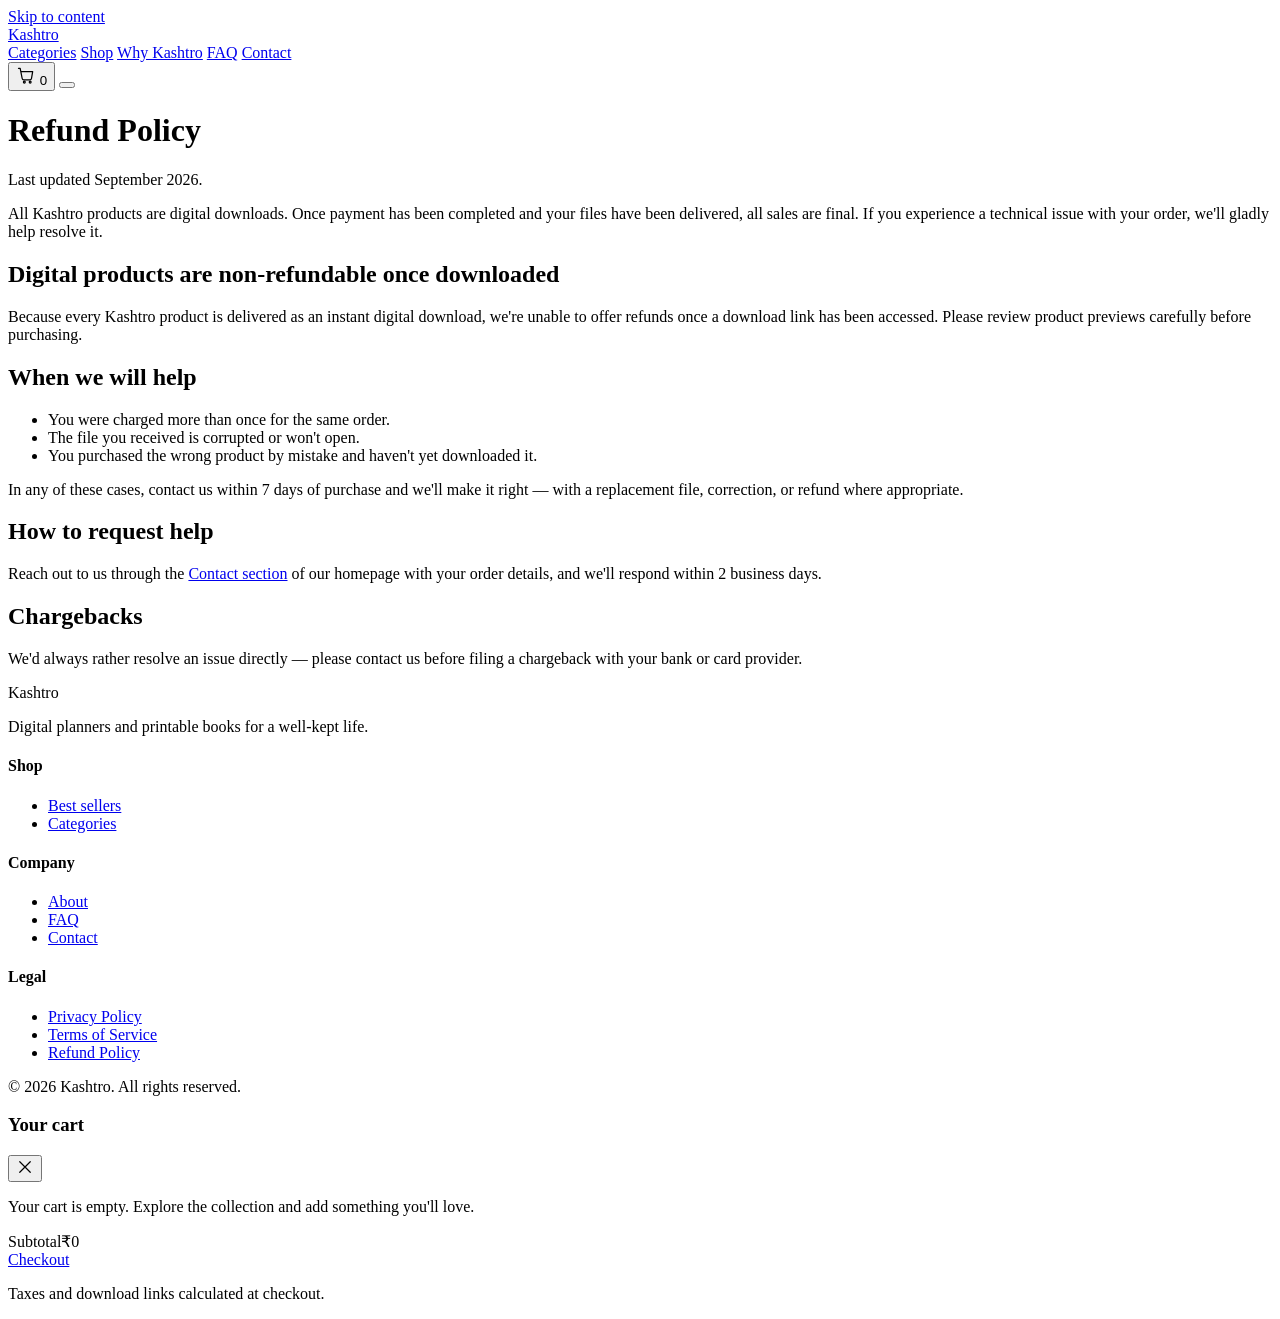
==== refund-policy.html @ 9cec9ad6 "Update refund policy branding from Planora to Kashtro" ====
<!DOCTYPE html>
<html lang="en">
<head>
  <meta charset="UTF-8">
  <meta name="viewport" content="width=device-width, initial-scale=1.0">
  <title>Refund Policy — Kashtro</title>
  <meta name="description" content="Kashtro's refund policy for digital downloads.">
  <link rel="preconnect" href="https://fonts.googleapis.com">
  <link rel="preconnect" href="https://fonts.gstatic.com" crossorigin>
  <link href="https://fonts.googleapis.com/css2?family=Fraunces:opsz,wght@9..144,400;9..144,500;9..144,600&family=Inter:wght@400;500;600&display=swap" rel="stylesheet">
  <link rel="stylesheet" href="style.css">
</head>
<body>
  <a class="skip-link" href="#main">Skip to content</a>

  <header class="site-header" id="siteHeader">
    <div class="nav-wrap">
      <a href="index.html" class="logo">Kashtro</a>
      <nav class="nav-links" id="navLinks">
        <a href="index.html#categories">Categories</a>
        <a href="index.html#bestsellers">Shop</a>
        <a href="index.html#why">Why Kashtro</a>
        <a href="index.html#faq">FAQ</a>
        <a href="index.html#contact">Contact</a>
      </nav>
      <div class="nav-actions">
        <button class="cart-btn" id="cartBtn" aria-label="Open cart" aria-haspopup="true" aria-expanded="false">
          <svg width="20" height="20" viewBox="0 0 24 24" fill="none" stroke="currentColor" stroke-width="1.5">
            <path d="M3 4h2l2.4 12.2a2 2 0 0 0 2 1.6h7.2a2 2 0 0 0 2-1.6L20 8H6.2" stroke-linecap="round" stroke-linejoin="round"/>
            <circle cx="10" cy="20.5" r="1.1"/><circle cx="17" cy="20.5" r="1.1"/>
          </svg>
          <span class="cart-count" id="cartCount">0</span>
        </button>
        <button class="menu-toggle" id="menuToggle" aria-label="Open menu" aria-expanded="false" aria-controls="navLinks">
          <span></span><span></span><span></span>
        </button>
      </div>
    </div>
  </header>

  <main id="main">
    <div class="page-hero">
      <h1>Refund Policy</h1>
      <p>Last updated September 2026.</p>
    </div>

    <div class="legal-content">
      <p class="legal-note">All Kashtro products are digital downloads. Once payment has been completed and your files have been delivered, all sales are final. If you experience a technical issue with your order, we'll gladly help resolve it.</p>

      <h2>Digital products are non-refundable once downloaded</h2>
      <p>Because every Kashtro product is delivered as an instant digital download, we're unable to offer refunds once a download link has been accessed. Please review product previews carefully before purchasing.</p>

      <h2>When we will help</h2>
      <ul>
        <li>You were charged more than once for the same order.</li>
        <li>The file you received is corrupted or won't open.</li>
        <li>You purchased the wrong product by mistake and haven't yet downloaded it.</li>
      </ul>
      <p>In any of these cases, contact us within 7 days of purchase and we'll make it right — with a replacement file, correction, or refund where appropriate.</p>

      <h2>How to request help</h2>
      <p>Reach out to us through the <a href="index.html#contact">Contact section</a> of our homepage with your order details, and we'll respond within 2 business days.</p>

      <h2>Chargebacks</h2>
      <p>We'd always rather resolve an issue directly — please contact us before filing a chargeback with your bank or card provider.</p>
    </div>
  </main>

  <footer class="site-footer">
    <div class="footer-inner">
      <div class="footer-brand">
        <p class="footer-logo">Kashtro</p>
        <p class="footer-tagline">Digital planners and printable books for a well-kept life.</p>
      </div>
      <div class="footer-links">
        <div class="footer-col">
          <h4>Shop</h4>
          <ul><li><a href="index.html#bestsellers">Best sellers</a></li><li><a href="index.html#categories">Categories</a></li></ul>
        </div>
        <div class="footer-col">
          <h4>Company</h4>
          <ul><li><a href="index.html#why">About</a></li><li><a href="index.html#faq">FAQ</a></li><li><a href="index.html#contact">Contact</a></li></ul>
        </div>
        <div class="footer-col">
          <h4>Legal</h4>
          <ul><li><a href="privacy-policy.html">Privacy Policy</a></li><li><a href="terms.html">Terms of Service</a></li><li><a href="refund-policy.html">Refund Policy</a></li></ul>
        </div>
      </div>
    </div>
    <div class="footer-bottom"><p>© 2026 Kashtro. All rights reserved.</p></div>
  </footer>

  <div class="drawer-overlay" id="cartOverlay"></div>
  <aside class="cart-drawer" id="cartDrawer" aria-hidden="true" aria-label="Shopping cart">
    <div class="cart-drawer-head">
      <h3>Your cart</h3>
      <button class="drawer-close" id="cartClose" aria-label="Close cart">
        <svg width="18" height="18" viewBox="0 0 24 24" fill="none" stroke="currentColor" stroke-width="1.6"><path d="M5 5l14 14M19 5L5 19" stroke-linecap="round"/></svg>
      </button>
    </div>
    <div class="cart-items" id="cartItems"></div>
    <p class="cart-empty" id="cartEmpty">Your cart is empty. Explore the collection and add something you'll love.</p>
    <div class="cart-drawer-foot">
      <div class="cart-subtotal"><span>Subtotal</span><span id="cartSubtotal">₹0</span></div>
      <a href="checkout.html" class="btn btn-primary cart-checkout-btn" id="cartCheckoutBtn">Checkout</a>
      <p class="cart-note">Taxes and download links calculated at checkout.</p>
    </div>
  </aside>

  <div class="toast" id="toast"></div>
  <script src="script.js"></script>
</body>
</html>
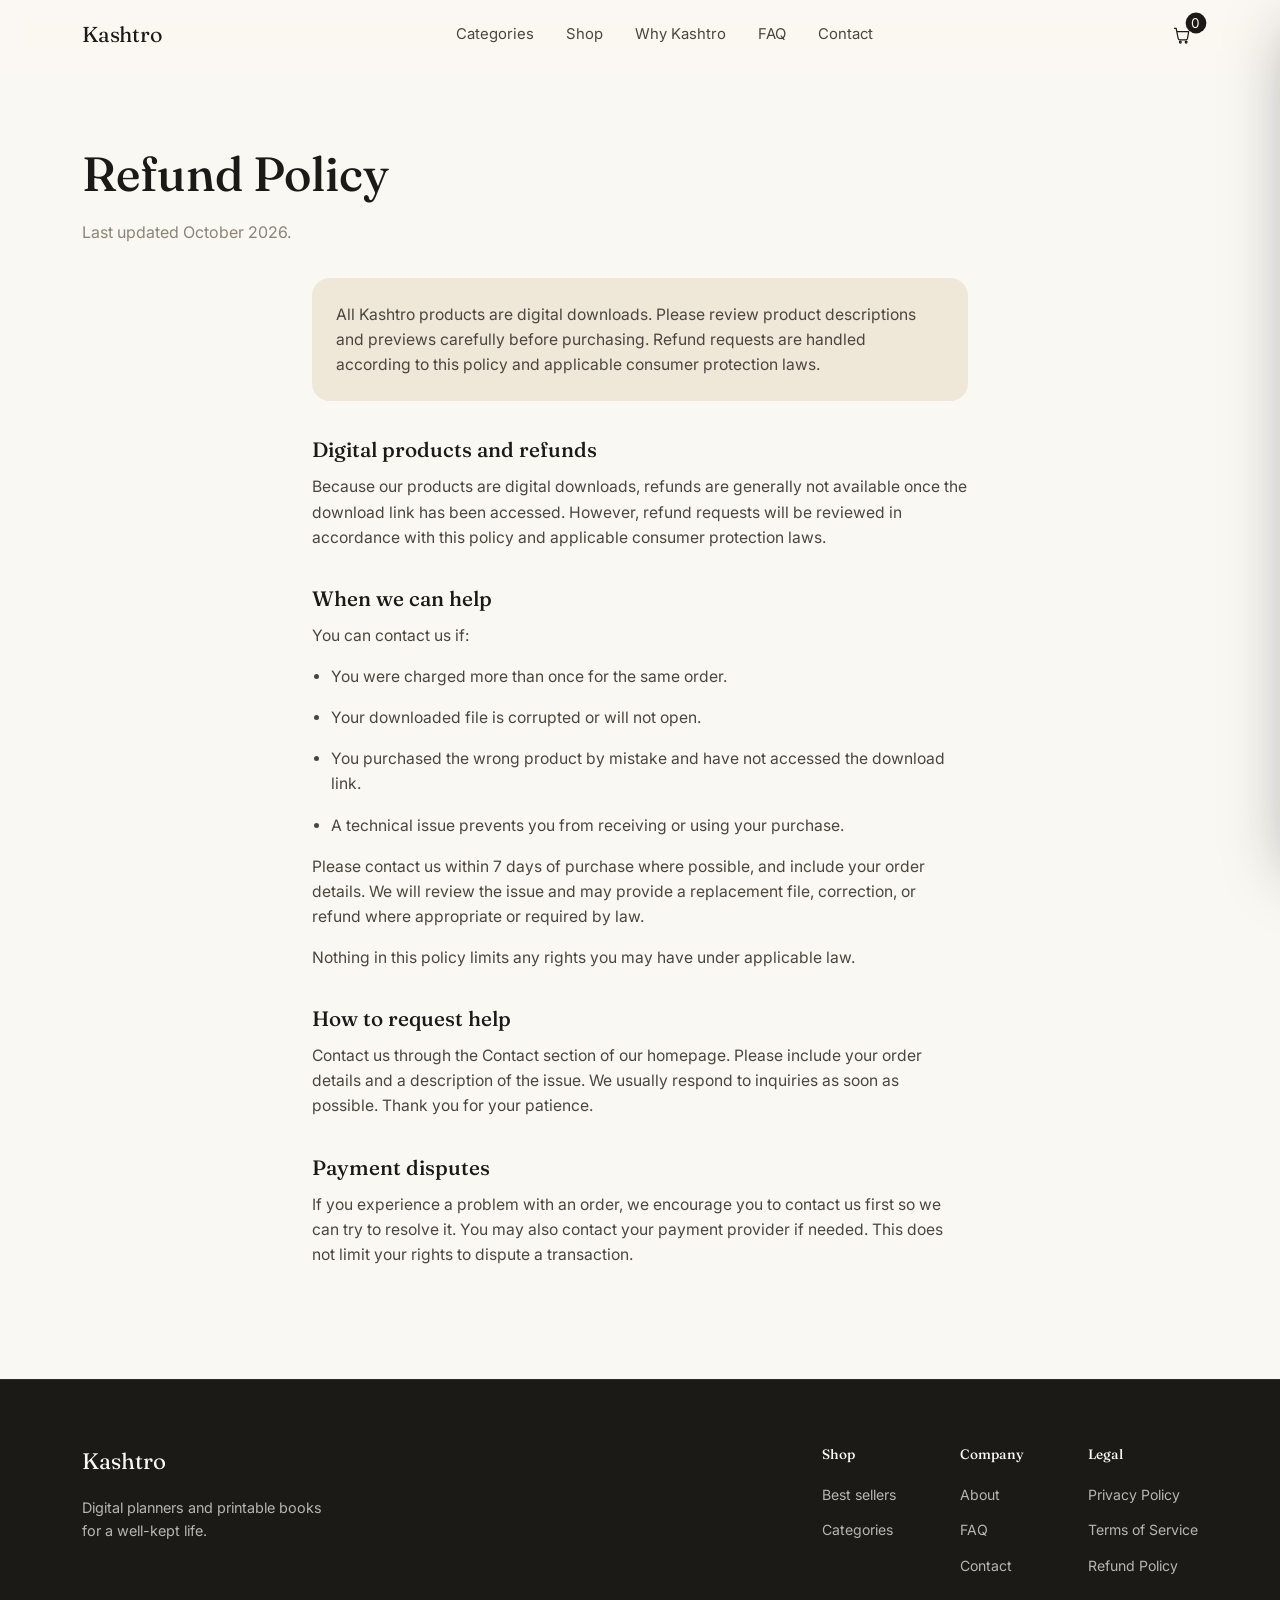
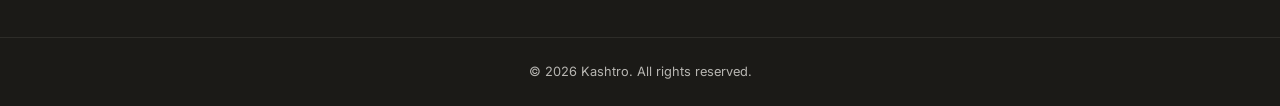
==== commit b07f9bbf: "Revise refund policy content and update date Updated the refund policy with new last updated date an" ====
--- a/refund-policy.html
+++ b/refund-policy.html
@@ -38,33 +38,70 @@
     </div>
   </header>
 
-  <main id="main">
-    <div class="page-hero">
-      <h1>Refund Policy</h1>
-      <p>Last updated September 2026.</p>
-    </div>
+  
+<main id="main">
+  <div class="page-hero">
+    <h1>Refund Policy</h1>
+    <p>Last updated October 2026.</p>
+  </div>
 
-    <div class="legal-content">
-      <p class="legal-note">All Kashtro products are digital downloads. Once payment has been completed and your files have been delivered, all sales are final. If you experience a technical issue with your order, we'll gladly help resolve it.</p>
+  <div class="legal-content">
+    <p class="legal-note">
+      All Kashtro products are digital downloads. Please review
+      product descriptions and previews carefully before purchasing.
+      Refund requests are handled according to this policy and
+      applicable consumer protection laws.
+    </p>
 
-      <h2>Digital products are non-refundable once downloaded</h2>
-      <p>Because every Kashtro product is delivered as an instant digital download, we're unable to offer refunds once a download link has been accessed. Please review product previews carefully before purchasing.</p>
+    <h2>Digital products and refunds</h2>
+    <p>
+      Because our products are digital downloads, refunds are
+      generally not available once the download link has been
+      accessed. However, refund requests will be reviewed in
+      accordance with this policy and applicable consumer
+      protection laws.
+    </p>
 
-      <h2>When we will help</h2>
-      <ul>
-        <li>You were charged more than once for the same order.</li>
-        <li>The file you received is corrupted or won't open.</li>
-        <li>You purchased the wrong product by mistake and haven't yet downloaded it.</li>
-      </ul>
-      <p>In any of these cases, contact us within 7 days of purchase and we'll make it right — with a replacement file, correction, or refund where appropriate.</p>
+    <h2>When we can help</h2>
+    <p>You can contact us if:</p>
+    <ul>
+      <li>You were charged more than once for the same order.</li>
+      <li>Your downloaded file is corrupted or will not open.</li>
+      <li>You purchased the wrong product by mistake and have not
+      accessed the download link.</li>
+      <li>A technical issue prevents you from receiving or using
+      your purchase.</li>
+    </ul>
+    <p>
+      Please contact us within 7 days of purchase where possible,
+      and include your order details. We will review the issue and
+      may provide a replacement file, correction, or refund where
+      appropriate or required by law.
+    </p>
 
-      <h2>How to request help</h2>
-      <p>Reach out to us through the <a href="index.html#contact">Contact section</a> of our homepage with your order details, and we'll respond within 2 business days.</p>
+    <p>
+      Nothing in this policy limits any rights you may have under
+      applicable law.
+    </p>
 
-      <h2>Chargebacks</h2>
-      <p>We'd always rather resolve an issue directly — please contact us before filing a chargeback with your bank or card provider.</p>
-    </div>
-  </main>
+    <h2>How to request help</h2>
+    <p>
+      Contact us through the
+      <a href="index.html#contact">Contact section</a>
+      of our homepage. Please include your order details and a
+      description of the issue. We usually respond to inquiries
+      as soon as possible. Thank you for your patience.
+    </p>
+
+    <h2>Payment disputes</h2>
+    <p>
+      If you experience a problem with an order, we encourage you
+      to contact us first so we can try to resolve it. You may
+      also contact your payment provider if needed. This does not
+      limit your rights to dispute a transaction.
+    </p>
+  </div>
+</main>
 
   <footer class="site-footer">
     <div class="footer-inner">
--- a/style.css
+++ b/style.css
@@ -0,0 +1,1394 @@
+/* =========================================================
+   KASHTRO — Stylesheet
+   Design language: Apple x Notion x minimal Scandinavian.
+   Palette: black, off-white, soft beige. Generous spacing.
+   ========================================================= */
+
+/* ---------- 1. Design tokens ---------- */
+:root {
+  /* Color */
+  --ink: #1b1a17;        /* near-black, warm undertone */
+  --ink-soft: #4a463f;   /* secondary text on light bg */
+  --paper: #faf8f3;      /* off-white background */
+  --sand: #efe7d8;       /* soft beige surface */
+  --sand-deep: #e1d5bd;  /* deeper beige for borders/accents */
+  --stone: #8b8478;      /* muted taupe, tertiary text */
+  --line: rgba(27, 26, 23, 0.1);
+  --white: #ffffff;
+
+  /* Type */
+  --font-display: "Fraunces", Georgia, "Times New Roman", serif;
+  --font-body: "Inter", -apple-system, BlinkMacSystemFont, "Segoe UI", sans-serif;
+
+  /* Spacing scale (8px grid) */
+  --space-1: 8px;
+  --space-2: 16px;
+  --space-3: 24px;
+  --space-4: 32px;
+  --space-5: 48px;
+  --space-6: 64px;
+  --space-7: 96px;
+  --space-8: 140px;
+
+  /* Layout */
+  --max-width: 1180px;
+  --radius-sm: 10px;
+  --radius-md: 18px;
+  --radius-lg: 28px;
+  --shadow-card: 0 1px 2px rgba(27,26,23,0.04), 0 12px 32px -16px rgba(27,26,23,0.18);
+  --ease: cubic-bezier(0.22, 1, 0.36, 1);
+}
+
+/* ---------- 2. Reset ---------- */
+* { box-sizing: border-box; }
+html {
+  scroll-behavior: smooth;
+}
+body {
+  margin: 0;
+  background: var(--paper);
+  color: var(--ink);
+  font-family: var(--font-body);
+  font-size: 16px;
+  line-height: 1.6;
+  -webkit-font-smoothing: antialiased;
+}
+img { max-width: 100%; display: block; }
+ul { list-style: none; margin: 0; padding: 0; }
+a { color: inherit; text-decoration: none; }
+button { font-family: inherit; cursor: pointer; }
+h1, h2, h3, h4 { font-family: var(--font-display); font-weight: 500; margin: 0; }
+p { margin: 0; }
+
+.skip-link {
+  position: absolute;
+  left: -999px;
+  top: 0;
+  background: var(--ink);
+  color: var(--paper);
+  padding: 12px 20px;
+  z-index: 999;
+}
+.skip-link:focus { left: 12px; top: 12px; border-radius: var(--radius-sm); }
+
+:focus-visible {
+  outline: 2px solid var(--ink);
+  outline-offset: 3px;
+}
+
+/* ---------- 3. Layout helpers ---------- */
+section {
+  max-width: var(--max-width);
+  margin: 0 auto;
+  padding: var(--space-7) var(--space-4);
+  scroll-margin-top: 92px;
+}
+.section-head {
+  max-width: 560px;
+  margin-bottom: var(--space-5);
+}
+.section-head h2 {
+  font-size: clamp(1.9rem, 3vw, 2.6rem);
+  letter-spacing: -0.01em;
+  margin-bottom: var(--space-1);
+}
+.section-head p {
+  color: var(--stone);
+  font-size: 1.05rem;
+}
+
+/* ---------- 4. Buttons ---------- */
+.btn {
+  display: inline-flex;
+  align-items: center;
+  justify-content: center;
+  gap: 8px;
+  padding: 15px 30px;
+  border-radius: 100px;
+  font-size: 0.95rem;
+  font-weight: 500;
+  border: 1px solid transparent;
+  transition: transform 0.35s var(--ease), background 0.3s ease, color 0.3s ease, border-color 0.3s ease;
+  white-space: nowrap;
+}
+.btn-primary {
+  background: var(--ink);
+  color: var(--paper);
+}
+.btn-primary:hover { background: #2f2c26; transform: translateY(-2px); }
+.btn-secondary {
+  background: transparent;
+  color: var(--ink);
+  border-color: var(--line);
+}
+.btn-secondary:hover { border-color: var(--ink); transform: translateY(-2px); }
+.btn-buy {
+  background: transparent;
+  color: var(--ink);
+  border: 1px solid var(--ink);
+  padding: 10px 22px;
+  font-size: 0.85rem;
+}
+.btn-buy:hover { background: var(--ink); color: var(--paper); }
+.btn:active { transform: translateY(0); }
+
+/* ---------- 5. Header / Nav ---------- */
+.site-header {
+  position: sticky;
+  top: 0;
+  z-index: 100;
+  background: rgba(250, 248, 243, 0.82);
+  backdrop-filter: saturate(180%) blur(14px);
+  -webkit-backdrop-filter: saturate(180%) blur(14px);
+  border-bottom: 1px solid transparent;
+  transition: border-color 0.3s ease, box-shadow 0.3s ease;
+}
+.site-header.scrolled {
+  border-bottom-color: var(--line);
+  box-shadow: 0 1px 0 rgba(27,26,23,0.02);
+}
+.nav-wrap {
+  max-width: var(--max-width);
+  margin: 0 auto;
+  padding: 18px var(--space-4);
+  display: flex;
+  align-items: center;
+  justify-content: space-between;
+}
+.logo {
+  font-family: var(--font-display);
+  font-size: 1.35rem;
+  letter-spacing: -0.01em;
+}
+.nav-links {
+  display: flex;
+  gap: var(--space-4);
+}
+.nav-links a {
+  font-size: 0.93rem;
+  color: var(--ink-soft);
+  position: relative;
+  padding: 4px 0;
+  transition: color 0.25s ease;
+}
+.nav-links a:hover { color: var(--ink); }
+.nav-links a::after {
+  content: "";
+  position: absolute;
+  left: 0; right: 100%;
+  bottom: -2px;
+  height: 1px;
+  background: var(--ink);
+  transition: right 0.3s var(--ease);
+}
+.nav-links a:hover::after { right: 0; }
+
+.nav-actions {
+  display: flex;
+  align-items: center;
+  gap: var(--space-3);
+}
+.cart-btn {
+  position: relative;
+  background: none;
+  border: none;
+  color: var(--ink);
+  padding: 6px;
+  display: flex;
+}
+.cart-count {
+  position: absolute;
+  top: -4px;
+  right: -6px;
+  background: var(--ink);
+  color: var(--paper);
+  font-size: 0.65rem;
+  min-width: 16px;
+  height: 16px;
+  border-radius: 50%;
+  display: flex;
+  align-items: center;
+  justify-content: center;
+  transition: transform 0.25s var(--ease);
+}
+.cart-count.bump { transform: scale(1.3); }
+
+.menu-toggle {
+  display: none;
+  flex-direction: column;
+  gap: 5px;
+  background: none;
+  border: none;
+  padding: 6px;
+}
+.menu-toggle span {
+  width: 22px;
+  height: 1.5px;
+  background: var(--ink);
+  transition: transform 0.3s ease, opacity 0.3s ease;
+}
+.menu-toggle.open span:nth-child(1) { transform: translateY(6.5px) rotate(45deg); }
+.menu-toggle.open span:nth-child(2) { opacity: 0; }
+.menu-toggle.open span:nth-child(3) { transform: translateY(-6.5px) rotate(-45deg); }
+
+/* ---------- 6. Hero ---------- */
+.hero { padding-top: var(--space-7); }
+.hero-inner {
+  display: grid;
+  grid-template-columns: 1.1fr 0.9fr;
+  gap: var(--space-6);
+  align-items: center;
+}
+.hero-title {
+  font-size: clamp(2.8rem, 6vw, 4.6rem);
+  line-height: 1.05;
+  letter-spacing: -0.02em;
+  margin-bottom: var(--space-3);
+}
+.hero-subtitle {
+  max-width: 460px;
+  font-size: 1.1rem;
+  color: var(--ink-soft);
+  margin-bottom: var(--space-4);
+}
+.hero-actions {
+  display: flex;
+  gap: var(--space-2);
+  flex-wrap: wrap;
+}
+
+/* Hero visual — built as a small planner mockup, not a photo */
+.hero-visual {
+  position: relative;
+  height: 420px;
+}
+.mock-card {
+  position: absolute;
+  background: var(--white);
+  border-radius: var(--radius-md);
+  box-shadow: var(--shadow-card);
+  padding: var(--space-3);
+  border: 1px solid var(--line);
+}
+.mock-calendar {
+  width: 78%;
+  top: 0;
+  left: 0;
+  transform: rotate(-3deg);
+}
+.mock-checklist {
+  width: 62%;
+  bottom: 0;
+  right: 0;
+  transform: rotate(3deg);
+  background: var(--sand);
+}
+.mock-card-head {
+  display: flex;
+  justify-content: space-between;
+  align-items: center;
+  font-family: var(--font-display);
+  font-size: 1rem;
+  margin-bottom: var(--space-2);
+  color: var(--ink);
+}
+.mock-dot {
+  width: 8px; height: 8px;
+  border-radius: 50%;
+  background: var(--sand-deep);
+}
+.mock-grid {
+  display: grid;
+  grid-template-columns: repeat(7, 1fr);
+  gap: 6px;
+}
+.mock-grid span {
+  aspect-ratio: 1;
+  border-radius: 4px;
+  background: var(--sand);
+}
+.mock-grid span.filled { background: var(--ink); }
+.mock-grid span.filled.soft { background: var(--sand-deep); }
+.mock-list li {
+  display: flex;
+  align-items: center;
+  gap: 10px;
+  font-size: 0.88rem;
+  padding: 6px 0;
+  color: var(--ink-soft);
+}
+.mock-check {
+  width: 15px; height: 15px;
+  border-radius: 5px;
+  border: 1.5px solid var(--stone);
+  flex-shrink: 0;
+}
+.mock-check.checked {
+  background: var(--ink);
+  border-color: var(--ink);
+}
+
+/* ---------- 7. Featured categories ---------- */
+.category-grid {
+  display: grid;
+  grid-template-columns: repeat(3, 1fr);
+  gap: var(--space-3);
+}
+.category-card {
+  background: var(--white);
+  border: 1px solid var(--line);
+  border-radius: var(--radius-md);
+  padding: var(--space-2);
+  transition: transform 0.4s var(--ease), box-shadow 0.4s var(--ease);
+}
+.category-card:hover {
+  transform: translateY(-6px);
+  box-shadow: var(--shadow-card);
+}
+.category-image {
+  aspect-ratio: 4 / 3;
+  border-radius: var(--radius-sm);
+  background: linear-gradient(160deg, var(--tint, var(--sand)) 0%, var(--white) 100%);
+  display: flex;
+  align-items: center;
+  justify-content: center;
+  margin-bottom: var(--space-2);
+  overflow: hidden;
+  position: relative;
+}
+.category-image::before {
+  content: "";
+  position: absolute;
+  inset: 0;
+  background-image:
+    linear-gradient(var(--line) 1px, transparent 1px),
+    linear-gradient(90deg, var(--line) 1px, transparent 1px);
+  background-size: 24px 24px;
+  opacity: 0.5;
+}
+.placeholder-label {
+  position: relative;
+  z-index: 1;
+  font-size: 0.78rem;
+  text-align: center;
+  color: var(--stone);
+  line-height: 1.4;
+  padding: 0 var(--space-2);
+}
+.category-card h3 {
+  font-size: 1.15rem;
+  margin-bottom: 6px;
+}
+.category-card p {
+  color: var(--stone);
+  font-size: 0.92rem;
+}
+
+/* ---------- 8. Best sellers ---------- */
+.product-grid {
+  display: grid;
+  grid-template-columns: repeat(3, 1fr);
+  gap: var(--space-3);
+}
+.product-card {
+  background: var(--white);
+  border: 1px solid var(--line);
+  border-radius: var(--radius-md);
+  overflow: hidden;
+  transition: transform 0.4s var(--ease), box-shadow 0.4s var(--ease);
+  display: flex;
+  flex-direction: column;
+}
+.product-card:hover {
+  transform: translateY(-6px);
+  box-shadow: var(--shadow-card);
+}
+.product-image {
+  aspect-ratio: 4 / 3;
+  background: var(--sand);
+  display: flex;
+  align-items: center;
+  justify-content: center;
+  position: relative;
+}
+.product-image::before {
+  content: "";
+  position: absolute;
+  inset: var(--space-2);
+  border: 1px dashed var(--sand-deep);
+  border-radius: var(--radius-sm);
+}
+.product-body {
+  padding: var(--space-2) var(--space-3) var(--space-3);
+  display: flex;
+  flex-direction: column;
+  flex: 1;
+}
+.product-card h3 {
+  font-size: 1.1rem;
+  margin-bottom: 6px;
+}
+.product-card p {
+  color: var(--stone);
+  font-size: 0.9rem;
+  flex: 1;
+}
+.product-foot {
+  display: flex;
+  align-items: center;
+  justify-content: space-between;
+  margin-top: var(--space-2);
+}
+.price {
+  font-family: var(--font-display);
+  font-size: 1.15rem;
+}
+
+/* ---------- 9. Why Kashtro ---------- */
+.why-grid {
+  display: grid;
+  grid-template-columns: repeat(3, 1fr);
+  gap: var(--space-4);
+}
+.why-item {
+  padding: var(--space-3);
+  border-top: 1px solid var(--line);
+}
+.why-icon {
+  display: inline-flex;
+  color: var(--ink);
+  margin-bottom: var(--space-2);
+}
+.why-item h3 {
+  font-size: 1.15rem;
+  margin-bottom: 8px;
+}
+.why-item p {
+  color: var(--stone);
+  font-size: 0.95rem;
+}
+
+/* ---------- 10. Testimonials ---------- */
+.testimonial-grid {
+  display: grid;
+  grid-template-columns: repeat(3, 1fr);
+  gap: var(--space-3);
+}
+.testimonial-card {
+  background: var(--sand);
+  border-radius: var(--radius-md);
+  padding: var(--space-4) var(--space-3);
+  margin: 0;
+}
+.testimonial-card p {
+  font-family: var(--font-display);
+  font-size: 1.15rem;
+  line-height: 1.5;
+  color: var(--ink);
+  margin-bottom: var(--space-3);
+}
+.testimonial-card footer {
+  display: flex;
+  flex-direction: column;
+  font-size: 0.85rem;
+}
+.t-name { font-weight: 500; color: var(--ink); }
+.t-role { color: var(--stone); }
+
+/* Honest placeholder shown until real reviews are collected —
+   spans the grid so it doesn't look like an empty slot. */
+.testimonial-placeholder {
+  grid-column: 1 / -1;
+  background: var(--sand);
+  border-radius: var(--radius-md);
+  padding: var(--space-5) var(--space-4);
+  text-align: center;
+}
+.testimonial-placeholder p {
+  max-width: 480px;
+  margin: 0 auto;
+  color: var(--ink-soft);
+  font-size: 1rem;
+  line-height: 1.6;
+}
+
+/* ---------- 11. Newsletter ---------- */
+.newsletter {
+  max-width: none;
+  background: var(--ink);
+  color: var(--paper);
+  padding: var(--space-7) var(--space-4);
+}
+.newsletter-inner {
+  max-width: 560px;
+  margin: 0 auto;
+  text-align: center;
+}
+.newsletter-inner h2 {
+  color: var(--paper);
+  font-size: clamp(1.8rem, 3vw, 2.4rem);
+  margin-bottom: var(--space-1);
+}
+.newsletter-inner p {
+  color: rgba(250,248,243,0.65);
+  margin-bottom: var(--space-3);
+}
+.newsletter-form {
+  display: flex;
+  gap: 10px;
+  justify-content: center;
+  flex-wrap: wrap;
+}
+.newsletter-input {
+  flex: 1;
+  min-width: 240px;
+  max-width: 320px;
+  padding: 15px 20px;
+  border-radius: 100px;
+  border: 1px solid rgba(250,248,243,0.25);
+  background: rgba(250,248,243,0.06);
+  color: var(--paper);
+  font-size: 0.95rem;
+}
+.newsletter-input::placeholder { color: rgba(250,248,243,0.45); }
+.newsletter-input:focus { outline: none; border-color: var(--paper); }
+.newsletter-form .btn-primary {
+  background: var(--paper);
+  color: var(--ink);
+}
+.newsletter-form .btn-primary:hover { background: var(--sand); }
+.form-message {
+  margin-top: var(--space-2);
+  font-size: 0.88rem;
+  min-height: 1.2em;
+  color: rgba(250,248,243,0.85);
+}
+.form-message.error { color: #e8a19a; }
+
+/* ---------- 11.5 Contact ---------- */
+.contact-inner {
+  max-width: 480px;
+  margin: 0 auto;
+  text-align: center;
+}
+.contact-inner h2 {
+  font-size: clamp(1.8rem, 3vw, 2.4rem);
+  margin-bottom: var(--space-4);
+}
+.contact-email-btn {
+  display: inline-flex;
+}
+.contact-note {
+  margin-top: var(--space-2);
+  color: var(--stone);
+  font-size: 0.92rem;
+}
+
+/* ---------- 12. Footer ---------- */
+.site-footer {
+  background: var(--ink);
+  color: rgba(250,248,243,0.7);
+  border-top: 1px solid rgba(250,248,243,0.08);
+}
+.footer-inner {
+  max-width: var(--max-width);
+  margin: 0 auto;
+  padding: var(--space-6) var(--space-4) var(--space-5);
+  display: flex;
+  justify-content: space-between;
+  gap: var(--space-5);
+  flex-wrap: wrap;
+}
+.footer-logo {
+  font-family: var(--font-display);
+  font-size: 1.4rem;
+  color: var(--paper);
+  margin-bottom: var(--space-2);
+}
+.footer-tagline {
+  max-width: 260px;
+  font-size: 0.9rem;
+}
+.footer-links {
+  display: flex;
+  gap: var(--space-6);
+}
+.footer-col h4 {
+  color: var(--paper);
+  font-size: 0.85rem;
+  font-weight: 500;
+  margin-bottom: var(--space-2);
+}
+.footer-col li { margin-bottom: 10px; }
+.footer-col a { font-size: 0.88rem; transition: color 0.25s ease; }
+.footer-col a:hover { color: var(--paper); }
+.footer-bottom {
+  border-top: 1px solid rgba(250,248,243,0.08);
+  text-align: center;
+  padding: var(--space-3);
+  font-size: 0.8rem;
+}
+
+/* ---------- 13. Scroll reveal ---------- */
+.reveal {
+  opacity: 0;
+  transform: translateY(24px);
+  transition: opacity 0.7s var(--ease), transform 0.7s var(--ease);
+}
+.reveal.in-view {
+  opacity: 1;
+  transform: translateY(0);
+}
+
+/* ---------- 14. Toast ---------- */
+.toast {
+  position: fixed;
+  bottom: 28px;
+  left: 50%;
+  transform: translateX(-50%) translateY(20px);
+  background: var(--ink);
+  color: var(--paper);
+  padding: 14px 24px;
+  border-radius: 100px;
+  font-size: 0.9rem;
+  opacity: 0;
+  pointer-events: none;
+  transition: opacity 0.35s ease, transform 0.35s ease;
+  z-index: 200;
+  box-shadow: var(--shadow-card);
+}
+.toast.show {
+  opacity: 1;
+  transform: translateX(-50%) translateY(0);
+}
+
+/* ---------- 15. Reduced motion ---------- */
+@media (prefers-reduced-motion: reduce) {
+  html { scroll-behavior: auto; }
+  .reveal { opacity: 1; transform: none; transition: none; }
+  * { animation-duration: 0.01ms !important; transition-duration: 0.01ms !important; }
+}
+
+/* ---------- 16. Responsive ---------- */
+@media (max-width: 980px) {
+  .hero-inner { grid-template-columns: 1fr; }
+  .hero-visual { height: 340px; margin-top: var(--space-3); }
+  .category-grid, .product-grid, .why-grid, .testimonial-grid {
+    grid-template-columns: repeat(2, 1fr);
+  }
+}
+
+@media (max-width: 720px) {
+  section { padding: var(--space-6) var(--space-3); }
+
+  .nav-links {
+    position: fixed;
+    top: 68px;
+    left: 0;
+    right: 0;
+    background: var(--paper);
+    flex-direction: column;
+    padding: var(--space-3);
+    gap: var(--space-2);
+    border-bottom: 1px solid var(--line);
+    transform: translateY(-130%);
+    transition: transform 0.35s var(--ease);
+  }
+  .nav-links.open { transform: translateY(0); }
+  .menu-toggle { display: flex; }
+
+  .category-grid, .product-grid, .why-grid, .testimonial-grid {
+    grid-template-columns: 1fr;
+  }
+  .footer-inner { flex-direction: column; gap: var(--space-4); }
+  .footer-links { gap: var(--space-4); flex-wrap: wrap; }
+  .hero-actions { flex-direction: column; align-items: stretch; }
+  .hero-actions .btn { text-align: center; }
+}
+
+/* =========================================================
+   17. NEW FUNCTIONALITY — added on top of the original design.
+   Same tokens (--ink, --paper, --sand, --stone, --radius-*,
+   --shadow-card, --space-*, --ease) so nothing here introduces
+   a new visual language — only new interactive components.
+   ========================================================= */
+
+/* ---------- 17.1 Shared overlay for drawer + modal ---------- */
+.drawer-overlay {
+  position: fixed;
+  inset: 0;
+  background: rgba(27, 26, 23, 0.4);
+  backdrop-filter: blur(2px);
+  opacity: 0;
+  pointer-events: none;
+  transition: opacity 0.35s var(--ease);
+  z-index: 300;
+}
+.drawer-overlay.show {
+  opacity: 1;
+  pointer-events: auto;
+}
+body.no-scroll { overflow: hidden; }
+
+/* ---------- 17.2 Slide-out cart drawer ---------- */
+.cart-drawer {
+  position: fixed;
+  top: 0;
+  right: 0;
+  bottom: 0;
+  width: min(420px, 92vw);
+  background: var(--paper);
+  border-left: 1px solid var(--line);
+  z-index: 301;
+  display: flex;
+  flex-direction: column;
+  transform: translateX(100%);
+  transition: transform 0.45s var(--ease);
+  box-shadow: -20px 0 60px -30px rgba(27,26,23,0.35);
+}
+.cart-drawer.open { transform: translateX(0); }
+
+.cart-drawer-head {
+  display: flex;
+  align-items: center;
+  justify-content: space-between;
+  padding: var(--space-3) var(--space-3) var(--space-2);
+  border-bottom: 1px solid var(--line);
+}
+.cart-drawer-head h3 {
+  font-size: 1.3rem;
+}
+.drawer-close {
+  background: none;
+  border: none;
+  color: var(--ink);
+  padding: 8px;
+  border-radius: 50%;
+  display: flex;
+  transition: background 0.25s ease;
+}
+.drawer-close:hover { background: var(--sand); }
+
+.cart-items {
+  flex: 1;
+  overflow-y: auto;
+  padding: var(--space-2) var(--space-3);
+  display: flex;
+  flex-direction: column;
+  gap: var(--space-2);
+}
+.cart-line {
+  display: grid;
+  grid-template-columns: 64px 1fr auto;
+  gap: var(--space-2);
+  align-items: center;
+  padding-bottom: var(--space-2);
+  border-bottom: 1px solid var(--line);
+}
+.cart-line-thumb {
+  width: 64px;
+  height: 64px;
+  border-radius: var(--radius-sm);
+  background: var(--sand);
+  display: flex;
+  align-items: center;
+  justify-content: center;
+  font-family: var(--font-display);
+  font-size: 0.75rem;
+  color: var(--stone);
+  text-align: center;
+  line-height: 1.2;
+  flex-shrink: 0;
+}
+.cart-line-name {
+  font-size: 0.95rem;
+  margin-bottom: 4px;
+}
+.cart-line-price {
+  color: var(--stone);
+  font-size: 0.85rem;
+}
+.cart-line-qty {
+  display: flex;
+  align-items: center;
+  gap: 8px;
+  margin-top: 8px;
+}
+.qty-btn {
+  width: 22px;
+  height: 22px;
+  border-radius: 50%;
+  border: 1px solid var(--line);
+  background: var(--white);
+  display: flex;
+  align-items: center;
+  justify-content: center;
+  font-size: 0.9rem;
+  line-height: 1;
+  color: var(--ink);
+}
+.qty-btn:hover { border-color: var(--ink); }
+.cart-line-remove {
+  justify-self: end;
+  align-self: start;
+  background: none;
+  border: none;
+  color: var(--stone);
+  font-size: 0.78rem;
+  text-decoration: underline;
+  text-underline-offset: 3px;
+}
+.cart-line-remove:hover { color: var(--ink); }
+
+.cart-empty {
+  padding: var(--space-5) var(--space-3);
+  text-align: center;
+  color: var(--stone);
+  font-size: 0.92rem;
+  display: none;
+}
+.cart-drawer.is-empty .cart-empty { display: block; }
+
+.cart-drawer-foot {
+  border-top: 1px solid var(--line);
+  padding: var(--space-3);
+}
+.cart-subtotal {
+  display: flex;
+  justify-content: space-between;
+  font-family: var(--font-display);
+  font-size: 1.15rem;
+  margin-bottom: var(--space-2);
+}
+.cart-checkout-btn {
+  width: 100%;
+  text-align: center;
+}
+.cart-note {
+  color: var(--stone);
+  font-size: 0.78rem;
+  text-align: center;
+  margin-top: 10px;
+}
+
+/* ---------- 17.3 Favorites heart ---------- */
+.product-image { position: relative; }
+.fav-btn {
+  position: absolute;
+  top: 12px;
+  right: 12px;
+  width: 34px;
+  height: 34px;
+  border-radius: 50%;
+  background: rgba(250, 248, 243, 0.9);
+  border: 1px solid var(--line);
+  display: flex;
+  align-items: center;
+  justify-content: center;
+  color: var(--ink);
+  transition: transform 0.25s var(--ease), background 0.25s ease;
+  z-index: 2;
+}
+.fav-btn svg { width: 16px; height: 16px; transition: fill 0.25s ease; }
+.fav-btn:hover { transform: scale(1.08); }
+.fav-btn.active svg { fill: var(--ink); }
+.fav-btn.bump { animation: favBump 0.35s var(--ease); }
+@keyframes favBump {
+  0% { transform: scale(1); }
+  40% { transform: scale(1.25); }
+  100% { transform: scale(1); }
+}
+
+.modal-fav-btn {
+  position: static;
+  width: 48px;
+  height: 48px;
+  background: var(--sand);
+  border-color: var(--sand-deep);
+}
+
+/* ---------- 17.4 Shop controls: filter pills + search ---------- */
+.shop-controls {
+  display: flex;
+  flex-wrap: wrap;
+  align-items: center;
+  justify-content: space-between;
+  gap: var(--space-2);
+  margin-bottom: var(--space-4);
+}
+.filter-pills {
+  display: flex;
+  gap: 8px;
+  flex-wrap: wrap;
+}
+.filter-pill {
+  background: var(--white);
+  border: 1px solid var(--line);
+  color: var(--ink-soft);
+  padding: 9px 18px;
+  border-radius: 100px;
+  font-size: 0.85rem;
+  transition: background 0.25s ease, color 0.25s ease, border-color 0.25s ease;
+}
+.filter-pill:hover { border-color: var(--ink); color: var(--ink); }
+.filter-pill.active {
+  background: var(--ink);
+  border-color: var(--ink);
+  color: var(--paper);
+}
+.search-wrap {
+  display: flex;
+  align-items: center;
+  gap: 8px;
+  background: var(--white);
+  border: 1px solid var(--line);
+  border-radius: 100px;
+  padding: 9px 16px;
+  min-width: 220px;
+  color: var(--stone);
+}
+.search-input {
+  border: none;
+  background: none;
+  outline: none;
+  font-family: var(--font-body);
+  font-size: 0.88rem;
+  color: var(--ink);
+  width: 100%;
+}
+.search-input::placeholder { color: var(--stone); }
+.search-input::-webkit-search-cancel-button { display: none; }
+
+.product-card { cursor: pointer; }
+.product-card.is-hidden { display: none; }
+.empty-state {
+  color: var(--stone);
+  font-size: 0.95rem;
+  padding: var(--space-4) 0;
+  text-align: center;
+}
+
+/* ---------- 17.5 Product detail modal ---------- */
+.product-modal {
+  position: fixed;
+  top: 50%;
+  left: 50%;
+  transform: translate(-50%, -48%);
+  width: min(880px, 92vw);
+  max-height: 88vh;
+  overflow-y: auto;
+  background: var(--paper);
+  border-radius: var(--radius-lg);
+  box-shadow: var(--shadow-card);
+  z-index: 302;
+  opacity: 0;
+  pointer-events: none;
+  transition: opacity 0.35s var(--ease), transform 0.35s var(--ease);
+  padding: var(--space-4);
+}
+.product-modal.open {
+  opacity: 1;
+  pointer-events: auto;
+  transform: translate(-50%, -50%);
+}
+.modal-close {
+  position: absolute;
+  top: var(--space-2);
+  right: var(--space-2);
+  z-index: 2;
+  background: var(--white);
+  border: 1px solid var(--line);
+}
+.modal-grid {
+  display: grid;
+  grid-template-columns: 1.1fr 1fr;
+  gap: var(--space-4);
+  align-items: start;
+}
+.modal-gallery { }
+.gallery-viewport {
+  aspect-ratio: 4 / 3;
+  border-radius: var(--radius-md);
+  background: var(--sand);
+  position: relative;
+  overflow: hidden;
+  border: 1px solid var(--line);
+}
+.gallery-page {
+  position: absolute;
+  inset: 0;
+  display: flex;
+  align-items: center;
+  justify-content: center;
+  flex-direction: column;
+  gap: 6px;
+  opacity: 0;
+  transition: opacity 0.3s ease;
+  font-family: var(--font-display);
+  color: var(--stone);
+  text-align: center;
+  padding: var(--space-3);
+}
+.gallery-page.active { opacity: 1; }
+.gallery-page .page-lines {
+  display: flex;
+  flex-direction: column;
+  gap: 6px;
+  margin-top: 10px;
+  width: 60%;
+}
+.gallery-page .page-lines span {
+  height: 4px;
+  border-radius: 2px;
+  background: var(--sand-deep);
+}
+.gallery-page .page-lines span:nth-child(2) { width: 80%; }
+.gallery-page .page-lines span:nth-child(3) { width: 55%; }
+.gallery-controls {
+  display: flex;
+  align-items: center;
+  justify-content: center;
+  gap: var(--space-2);
+  margin-top: var(--space-2);
+}
+.gallery-nav {
+  width: 32px;
+  height: 32px;
+  border-radius: 50%;
+  border: 1px solid var(--line);
+  background: var(--white);
+  display: flex;
+  align-items: center;
+  justify-content: center;
+  color: var(--ink);
+}
+.gallery-nav:hover { border-color: var(--ink); }
+.gallery-dots {
+  display: flex;
+  gap: 6px;
+}
+.gallery-dots span {
+  width: 6px;
+  height: 6px;
+  border-radius: 50%;
+  background: var(--sand-deep);
+  transition: background 0.25s ease, transform 0.25s ease;
+}
+.gallery-dots span.active {
+  background: var(--ink);
+  transform: scale(1.2);
+}
+.gallery-caption {
+  text-align: center;
+  color: var(--stone);
+  font-size: 0.82rem;
+  margin-top: var(--space-1);
+}
+
+.modal-info h3 {
+  font-size: 1.7rem;
+  margin-bottom: var(--space-1);
+}
+.modal-description {
+  color: var(--ink-soft);
+  margin-bottom: var(--space-2);
+}
+.modal-price {
+  font-family: var(--font-display);
+  font-size: 1.6rem;
+  margin-bottom: var(--space-3);
+}
+.modal-actions {
+  display: flex;
+  gap: var(--space-2);
+  margin-bottom: var(--space-3);
+}
+.modal-actions .btn-primary { flex: 1; }
+.modal-meta {
+  border-top: 1px solid var(--line);
+  padding-top: var(--space-2);
+}
+.modal-meta li {
+  font-size: 0.88rem;
+  color: var(--stone);
+  padding: 4px 0;
+  padding-left: 18px;
+  position: relative;
+}
+.modal-meta li::before {
+  content: "";
+  position: absolute;
+  left: 0;
+  top: 12px;
+  width: 6px;
+  height: 6px;
+  border-radius: 50%;
+  background: var(--sand-deep);
+}
+
+/* ---------- 17.6 FAQ accordion ---------- */
+.faq-list {
+  max-width: 720px;
+}
+.faq-item {
+  border-top: 1px solid var(--line);
+}
+.faq-item:last-child { border-bottom: 1px solid var(--line); }
+.faq-question {
+  width: 100%;
+  background: none;
+  border: none;
+  display: flex;
+  align-items: center;
+  justify-content: space-between;
+  gap: var(--space-2);
+  padding: var(--space-3) 4px;
+  text-align: left;
+  font-family: var(--font-display);
+  font-size: 1.08rem;
+  color: var(--ink);
+}
+.faq-icon {
+  position: relative;
+  width: 16px;
+  height: 16px;
+  flex-shrink: 0;
+}
+.faq-icon::before, .faq-icon::after {
+  content: "";
+  position: absolute;
+  background: var(--ink);
+  transition: transform 0.3s var(--ease);
+}
+.faq-icon::before { top: 7px; left: 0; width: 16px; height: 1.4px; }
+.faq-icon::after { top: 0; left: 7px; width: 1.4px; height: 16px; }
+.faq-question[aria-expanded="true"] .faq-icon::after { transform: rotate(90deg); }
+
+.faq-answer {
+  display: grid;
+  grid-template-rows: 0fr;
+  transition: grid-template-rows 0.4s var(--ease);
+}
+.faq-answer p {
+  overflow: hidden;
+  color: var(--stone);
+  font-size: 0.95rem;
+  padding-right: var(--space-5);
+}
+.faq-item.open .faq-answer {
+  grid-template-rows: 1fr;
+}
+.faq-item.open .faq-answer p {
+  padding-bottom: var(--space-3);
+}
+/* grid-template-rows animation needs a min-height:0 child wrapper */
+.faq-answer { min-height: 0; }
+.faq-answer > p { min-height: 0; }
+
+/* ---------- 17.7 Legal / checkout pages (shared chrome) ---------- */
+.page-hero {
+  padding: var(--space-6) var(--space-4) var(--space-4);
+  max-width: var(--max-width);
+  margin: 0 auto;
+}
+.page-hero h1 {
+  font-size: clamp(2.2rem, 4vw, 3rem);
+  margin-bottom: var(--space-1);
+}
+.page-hero p { color: var(--stone); }
+.legal-content {
+  max-width: 720px;
+  margin: 0 auto;
+  padding: 0 var(--space-4) var(--space-7);
+}
+.legal-content h2 {
+  font-size: 1.3rem;
+  margin-top: var(--space-4);
+  margin-bottom: var(--space-1);
+}
+.legal-content p, .legal-content li {
+  color: var(--ink-soft);
+  font-size: 0.98rem;
+  margin-bottom: var(--space-2);
+}
+.legal-content ul { padding-left: 1.2em; list-style: disc; }
+.legal-note {
+  background: var(--sand);
+  border-radius: var(--radius-md);
+  padding: var(--space-3);
+  font-size: 0.88rem;
+  color: var(--ink-soft);
+  margin-bottom: var(--space-4);
+}
+
+/* Checkout layout */
+.checkout {
+  max-width: var(--max-width);
+  margin: 0 auto;
+  padding: var(--space-6) var(--space-4) var(--space-8);
+  display: grid;
+  grid-template-columns: 1.1fr 0.9fr;
+  gap: var(--space-5);
+  align-items: start;
+}
+.checkout-form-card, .checkout-summary {
+  background: var(--white);
+  border: 1px solid var(--line);
+  border-radius: var(--radius-md);
+  padding: var(--space-4);
+}
+.checkout-form-card h2, .checkout-summary h2 {
+  font-size: 1.25rem;
+  margin-bottom: var(--space-3);
+}
+.form-row {
+  display: grid;
+  grid-template-columns: 1fr 1fr;
+  gap: var(--space-2);
+  margin-bottom: var(--space-2);
+}
+.form-field { margin-bottom: var(--space-2); }
+.form-field label {
+  display: block;
+  font-size: 0.82rem;
+  color: var(--stone);
+  margin-bottom: 6px;
+}
+.form-field input {
+  width: 100%;
+  padding: 12px 14px;
+  border-radius: var(--radius-sm);
+  border: 1px solid var(--line);
+  background: var(--paper);
+  font-family: var(--font-body);
+  font-size: 0.95rem;
+  color: var(--ink);
+}
+.form-field input:focus { outline: none; border-color: var(--ink); }
+
+.payment-block {
+  border: 1px dashed var(--sand-deep);
+  border-radius: var(--radius-sm);
+  padding: var(--space-3);
+  margin: var(--space-3) 0;
+  background: var(--sand);
+  color: var(--ink-soft);
+  font-size: 0.88rem;
+}
+/*
+  STRIPE INTEGRATION POINT
+  ------------------------
+  This #stripe-payment-element div is where Stripe Elements should mount.
+  See script.js for the corresponding integration comment.
+*/
+#stripe-payment-element {
+  min-height: 44px;
+  margin-top: var(--space-2);
+}
+
+.checkout-line {
+  display: flex;
+  justify-content: space-between;
+  font-size: 0.92rem;
+  padding: 8px 0;
+  border-bottom: 1px solid var(--line);
+  color: var(--ink-soft);
+}
+.checkout-total {
+  display: flex;
+  justify-content: space-between;
+  font-family: var(--font-display);
+  font-size: 1.3rem;
+  padding-top: var(--space-2);
+}
+.checkout-empty {
+  color: var(--stone);
+  font-size: 0.92rem;
+  padding: var(--space-3) 0;
+}
+.pay-btn { width: 100%; margin-top: var(--space-3); }
+.secure-note {
+  font-size: 0.78rem;
+  color: var(--stone);
+  text-align: center;
+  margin-top: var(--space-2);
+}
+
+@media (max-width: 900px) {
+  .modal-grid { grid-template-columns: 1fr; }
+  .checkout { grid-template-columns: 1fr; }
+}
+@media (max-width: 600px) {
+  .form-row { grid-template-columns: 1fr; }
+  .shop-controls { flex-direction: column; align-items: stretch; }
+  .search-wrap { min-width: 0; }
+}
+
+
+/* CONTACT SECTION */
+.contact-inner{
+  max-width:480px;
+  margin:0 auto;
+  text-align:center;
+}
+
+.contact-inner .section-head{
+  margin-bottom:32px;
+}
+
+.contact-email-btn{
+  display:inline-flex;
+}
+
+.contact-note{
+  margin-top:16px;
+  color:var(--stone);
+  font-size:.92rem;
+}
+
+.contact{
+  padding-top:80px;
+}
+
+.contact-note{
+  margin-top:20px;
+}
+
+
+/* Remove the default blue tap flash on mobile */
+button,
+a,
+[role="button"] {
+  -webkit-tap-highlight-color: transparent;
+}
+
+
+/* Prevent tap and focus colour flashes on buttons */
+button,
+a,
+[role="button"] {
+  -webkit-tap-highlight-color: transparent;
+  outline-color: transparent;
+}
+
+
+.logo {
+  display: inline-flex;
+  align-items: center;
+  gap: 12px;
+}
+
+.logo-icon {
+  width: 48px;
+  height: 48px;
+  object-fit: contain;
+  flex-shrink: 0;
+}
+
+
+.logo-divider {
+  width: 1px;
+  height: 38px;
+  background-color: currentColor;
+  flex-shrink: 0;
+}
